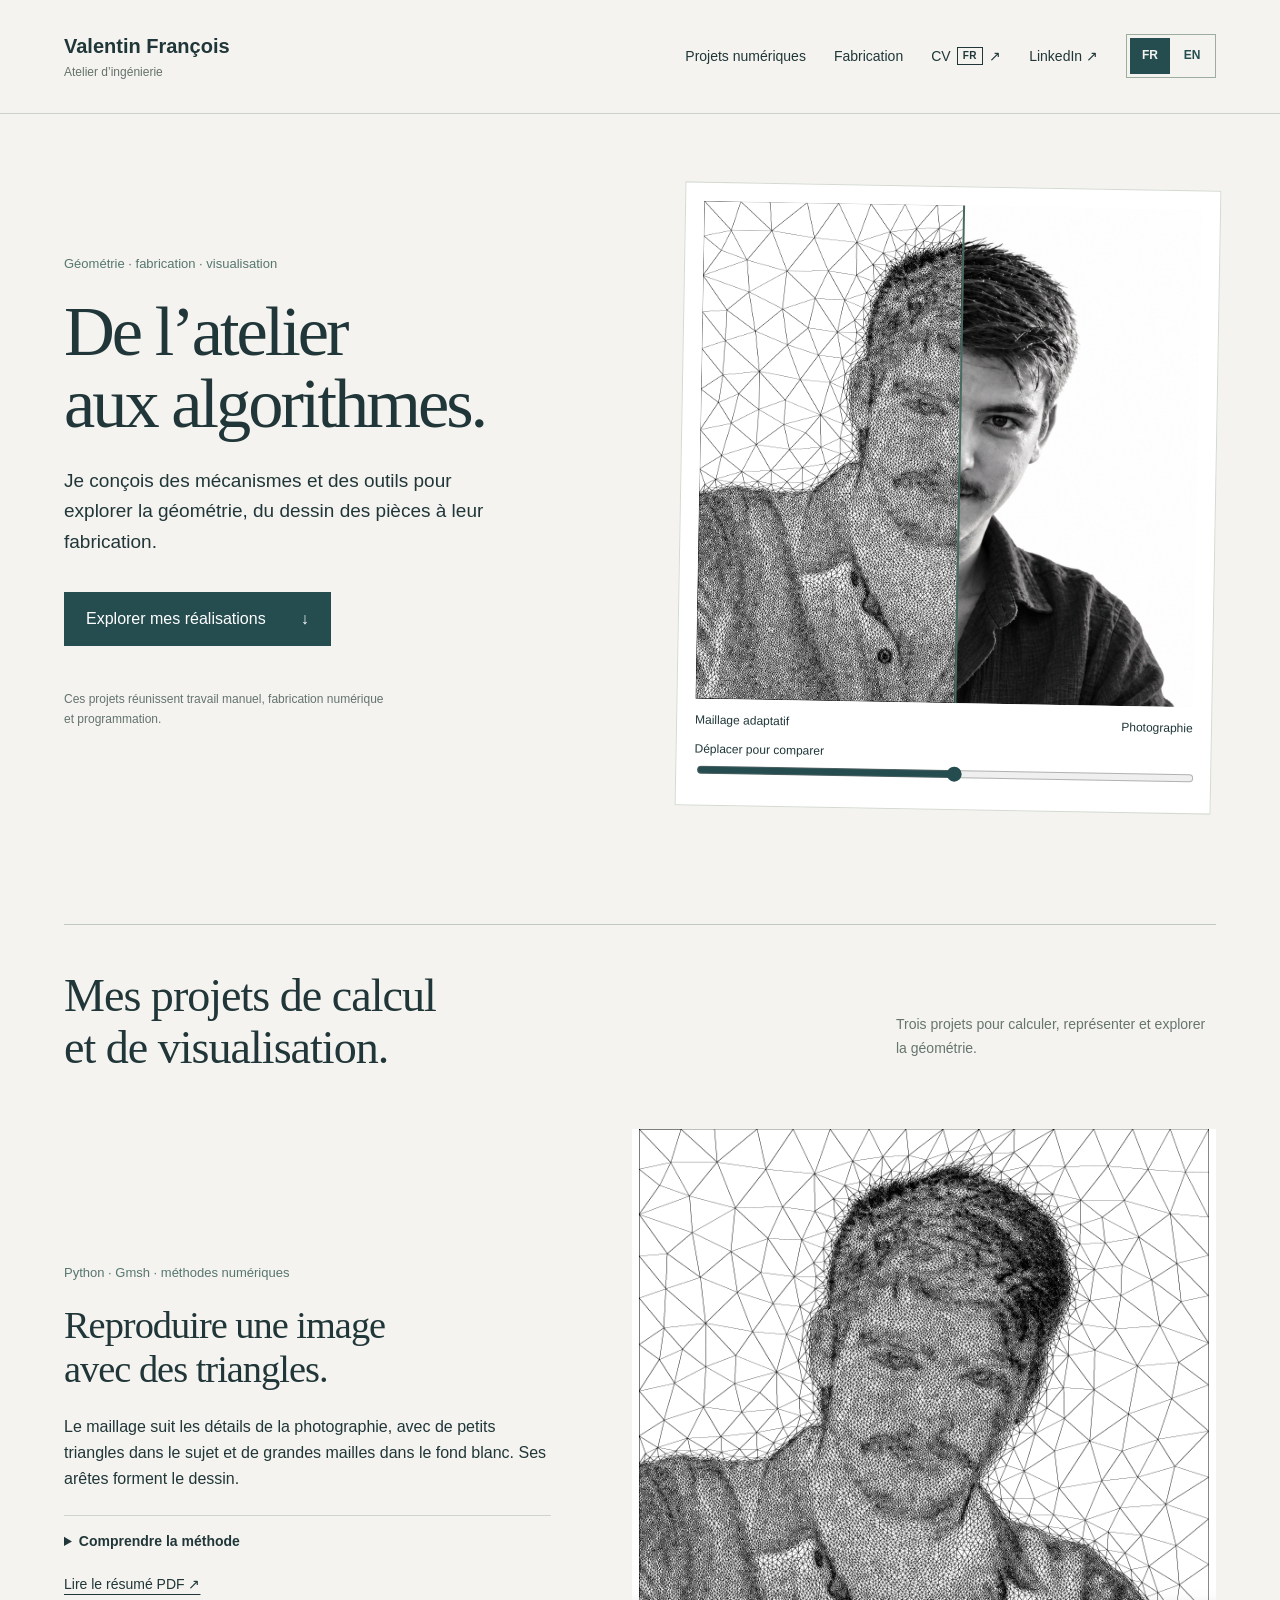
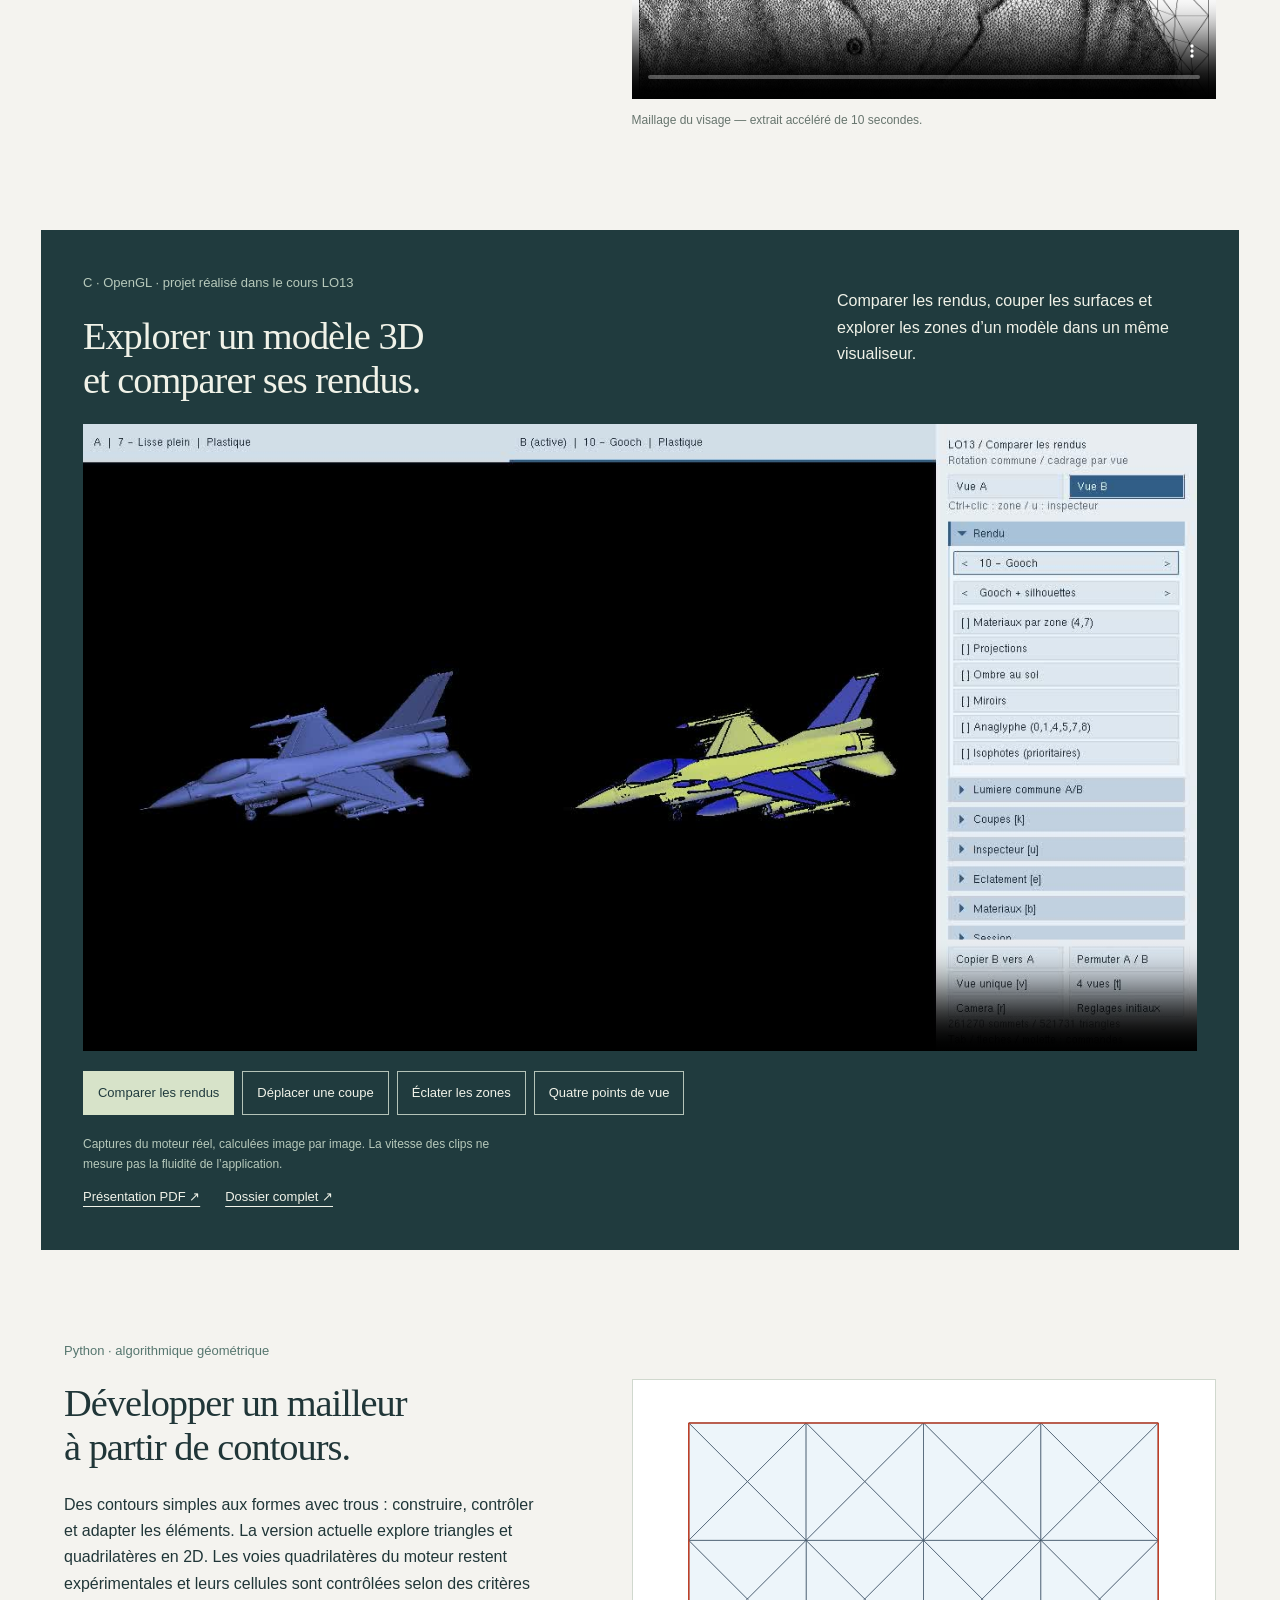
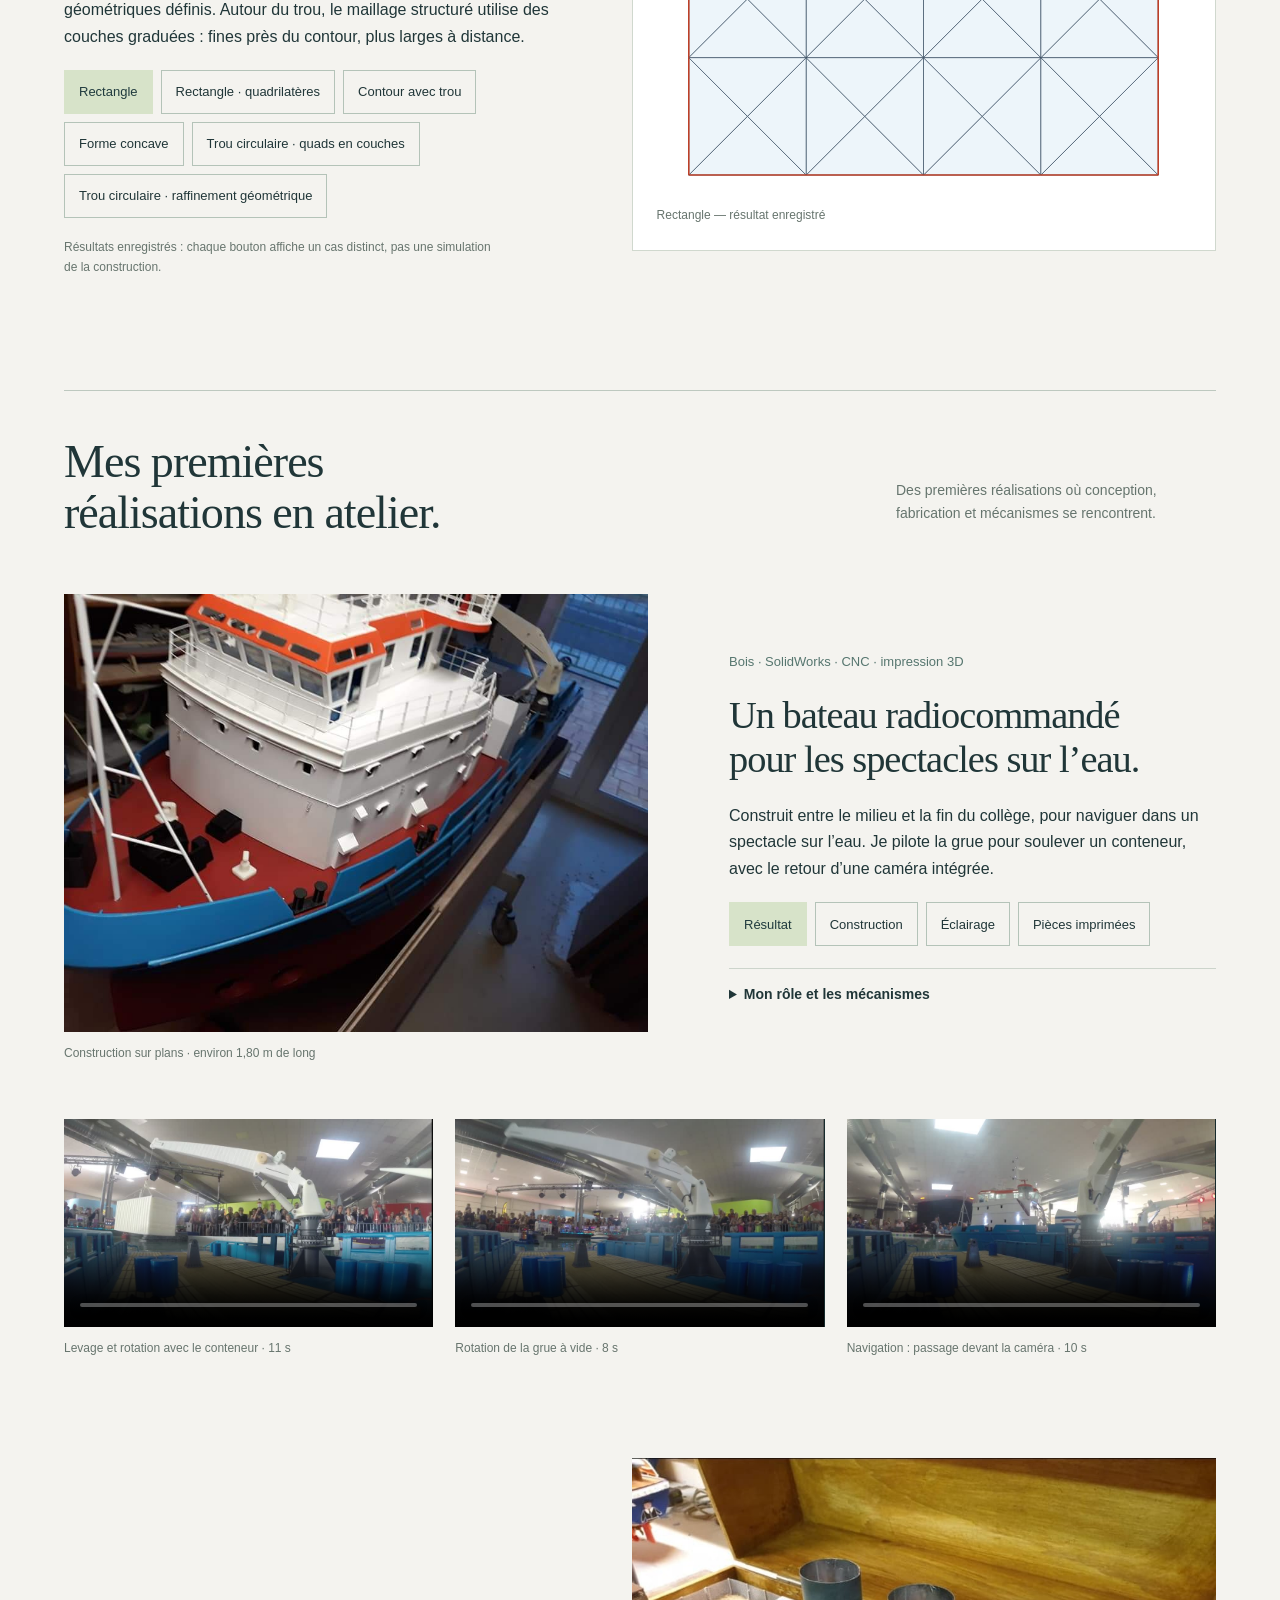
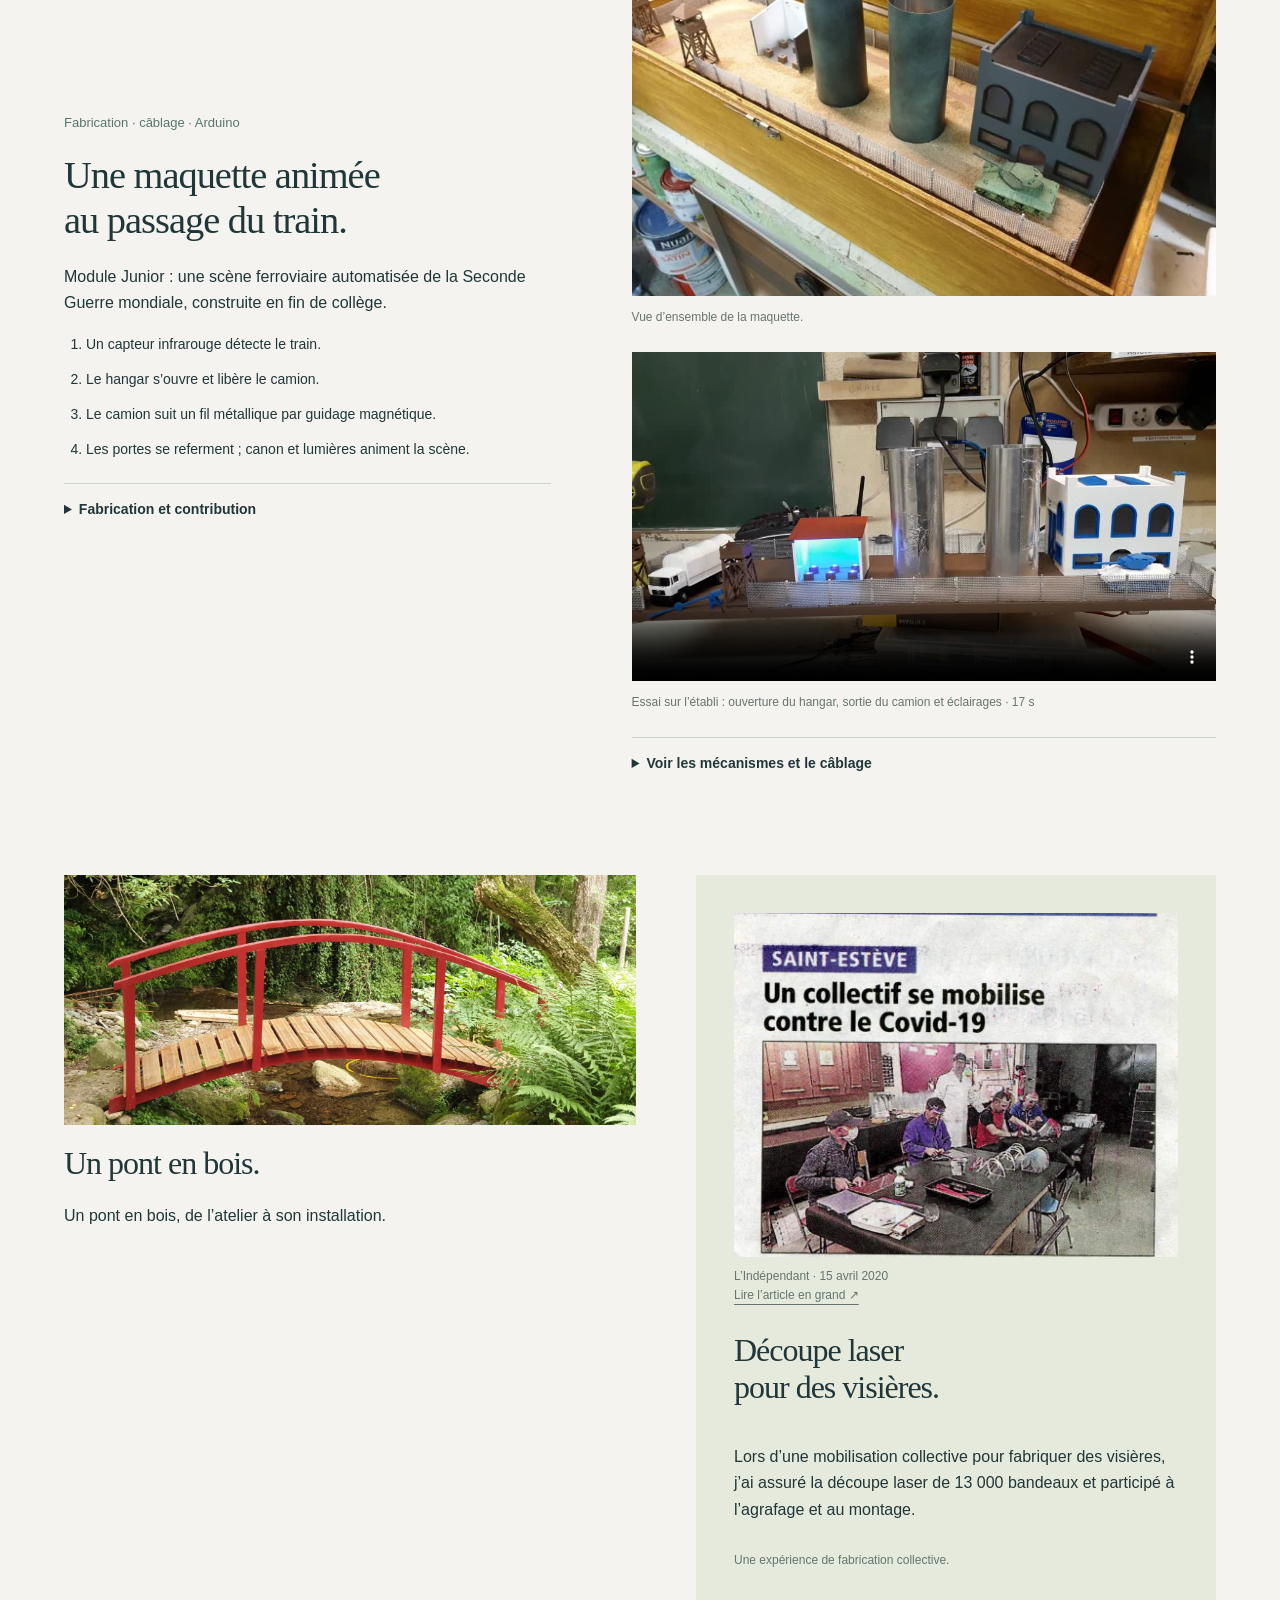
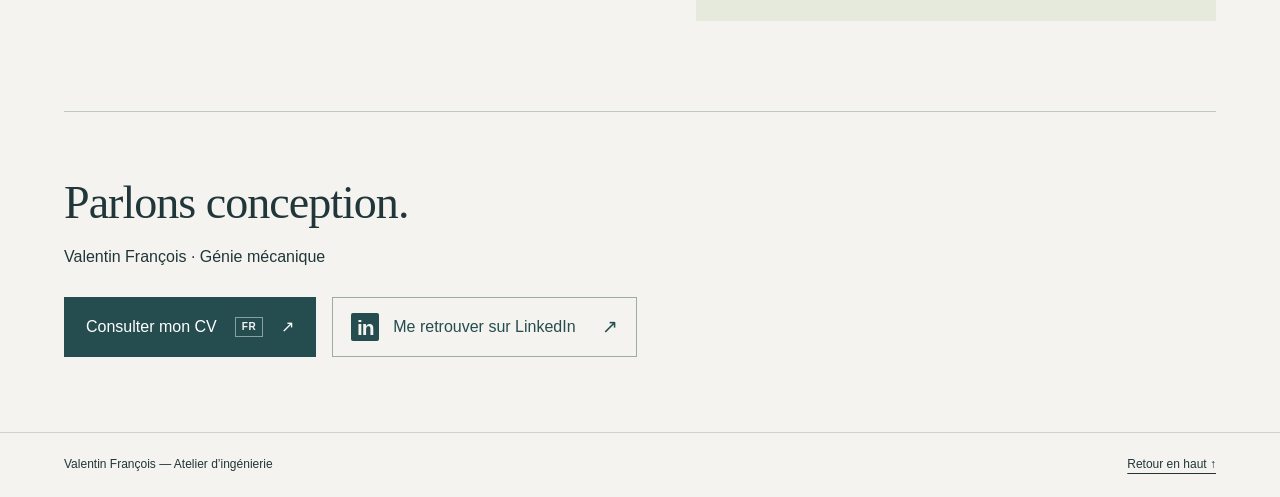
==== index.html @ d1041b7a "Publier le portfolio bilingue de Valentin François" ====
<!doctype html>
<html lang="fr"><head><meta charset="utf-8"><meta http-equiv="Content-Security-Policy" content="default-src 'self'; script-src 'self'; style-src 'self' 'unsafe-inline'; img-src 'self' data:; media-src 'self'; connect-src 'none'; object-src 'none'; base-uri 'none'; form-action 'none'"><meta name="referrer" content="no-referrer"><meta name="viewport" content="width=device-width,initial-scale=1"><meta name="description" content="Portfolio de Valentin François : fabrication, géométrie et visualisation. De l'atelier aux algorithmes."><title>Valentin François — Atelier d’ingénierie</title><link rel="stylesheet" href="styles.css?v=20261005-cv-corrige"><script src="app.js?v=20261005-cv-corrige" defer></script><script src="i18n.js?v=20261005-cv-corrige" defer></script></head><body>
<a class="skip" href="#contenu">Aller au contenu</a><header><a class="identity" href="#">Valentin François<span>Atelier d’ingénierie</span></a><nav aria-label="Navigation principale"><a href="#numerique">Projets numériques</a><a href="#atelier">Fabrication</a><a data-cv-link href="output/pdf/CV-Valentin-Francois-FR-illustre.pdf">CV <span class="cv-language" data-cv-language>FR</span> ↗</a><a href="https://www.linkedin.com/in/valentin-fran%C3%A7ois-31057825a" target="_blank" rel="noopener noreferrer">LinkedIn ↗</a><div class="language-switch" role="group" aria-label="Choisir la langue"><button type="button" data-language="fr" lang="fr" aria-label="Français" aria-pressed="true">FR</button><button type="button" data-language="en" lang="en" aria-label="English" aria-pressed="false">EN</button></div></nav></header>
<main id="contenu"><section class="hero"><div class="hero-copy"><p class="intro">Géométrie · fabrication · visualisation</p><h1>De l’atelier<br>aux algorithmes.</h1><p class="lead">Je conçois des mécanismes et des outils pour explorer la géométrie, du dessin des pièces à leur fabrication.</p><a class="button" href="#numerique">Explorer mes réalisations <span>↓</span></a><p class="aside">Ces projets réunissent travail manuel, fabrication numérique et programmation.</p></div><div class="hero-visual"><div class="compare" id="compare"><img src="assets/Profil-original.png" alt="Portrait original utilisé pour le maillage"><img class="overlay" src="assets/maillage-noir-valide.png" alt="Même portrait reproduit uniquement par des arêtes de triangles"><div class="divider"></div></div><div class="compare-labels"><span>Maillage adaptatif</span><span>Photographie</span></div><label class="range-label" for="reveal">Déplacer pour comparer</label><input id="reveal" type="range" min="0" max="100" value="52" aria-label="Part du portrait maillé visible"></div></section>
<section id="numerique" class="projects"><div class="section-heading"><h2>Mes projets de calcul<br>et de visualisation.</h2><p>Trois projets pour calculer, représenter et explorer la géométrie.</p></div>
<article class="image-project"><div><p class="category">Python · Gmsh · méthodes numériques</p><h3>Reproduire une image<br>avec des triangles.</h3><p>Le maillage suit les détails de la photographie, avec de petits triangles dans le sujet et de grandes mailles dans le fond blanc. Ses arêtes forment le dessin.</p><details><summary>Comprendre la méthode</summary><p>Les variations des niveaux de gris guident la taille et l’orientation des triangles. Le laboratoire compare plusieurs métriques, reconstruit l’image et mesure les erreurs. La qualité du dessin se juge aussi visuellement.</p><a href="assets/Fonctionnement-detaille-maillage-image.html">Fonctionnement détaillé ↗</a></details><a class="text-link" href="assets/Pitch-projet-maillage-image.pdf">Lire le résumé PDF ↗</a></div><figure><video controls playsinline preload="none" poster="assets/maillage-noir-valide.png" src="assets/profil-derniere-passe-10s.mp4"></video><figcaption>Maillage du visage — extrait accéléré de 10 secondes.</figcaption></figure></article>
<article class="lo13"><div class="lo13-heading"><div><p class="category">C · OpenGL · projet réalisé dans le cours LO13</p><h3>Explorer un modèle 3D<br>et comparer ses rendus.</h3></div><p>Comparer les rendus, couper les surfaces et explorer les zones d’un modèle dans un même visualiseur.</p></div><video id="lo-video" controls playsinline preload="metadata" poster="assets/04_comparaison_gooch-poster.jpg" src="assets/04_comparaison_gooch.mp4"></video><div class="choices" aria-label="Choisir une démonstration du visualiseur 3D"><button aria-pressed="true" data-video="04_comparaison_gooch.mp4" data-poster="04_comparaison_gooch-poster.jpg">Comparer les rendus</button><button aria-pressed="false" data-video="05_coupe_mobile.mp4" data-poster="05_coupe_mobile-poster.jpg">Déplacer une coupe</button><button aria-pressed="false" data-video="10_eclatement_global.mp4" data-poster="10_eclatement_global-poster.jpg">Éclater les zones</button><button aria-pressed="false" data-video="15_quatre_vues_rotation.mp4" data-poster="15_quatre_vues_rotation-poster.jpg">Quatre points de vue</button></div><p class="caption">Captures du moteur réel, calculées image par image. La vitesse des clips ne mesure pas la fluidité de l’application.</p><div class="doc-links"><a href="assets/Visualisation-3D-Presentation.pdf">Présentation PDF ↗</a><a href="assets/Visualisation-3D-Dossier-complet.pdf">Dossier complet ↗</a></div></article>
<article class="mesh-project"><div><p class="category">Python · algorithmique géométrique</p><h3>Développer un mailleur<br>à partir de contours.</h3><p>Des contours simples aux formes avec trous : construire, contrôler et adapter les éléments. La version actuelle explore triangles et quadrilatères en 2D. Les voies quadrilatères du moteur restent expérimentales et leurs cellules sont contrôlées selon des critères géométriques définis. Autour du trou, le maillage structuré utilise des couches graduées : fines près du contour, plus larges à distance.</p><div class="choices vertical" aria-label="Choisir un résultat du Mailleur"><button aria-pressed="true" data-mesh="rectangle">Rectangle</button><button aria-pressed="false" data-mesh="quadSimple">Rectangle · quadrilatères</button><button aria-pressed="false" data-mesh="trou">Contour avec trou</button><button aria-pressed="false" data-mesh="u">Forme concave</button><button aria-pressed="false" data-mesh="quad">Trou circulaire · quads en couches</button><button aria-pressed="false" data-mesh="geometrique">Trou circulaire · raffinement géométrique</button></div><p class="caption">Résultats enregistrés : chaque bouton affiche un cas distinct, pas une simulation de la construction.</p></div><figure class="mesh-sheet"><img id="mesh-image" src="assets/mailleur-rectangle.svg" alt="Résultat enregistré du maillage d’un rectangle"><figcaption id="mesh-caption" aria-live="polite">Rectangle — maillage enregistré</figcaption></figure></article></section>
<section id="atelier" class="workshop"><div class="section-heading"><h2>Mes premières<br>réalisations en atelier.</h2><p>Des premières réalisations où conception, fabrication et mécanismes se rencontrent.</p></div><article class="boat"><figure><img id="boat-image" loading="lazy" src="assets/130-FB_IMG_1637682945299.jpg" alt="Maquette de bateau en bois, cabine et pont détaillés"><figcaption>Construction sur plans · environ 1,80 m de long</figcaption></figure><div><p class="category">Bois · SolidWorks · CNC · impression 3D</p><h3>Un bateau radiocommandé<br>pour les spectacles sur l’eau.</h3><p>Construit entre le milieu et la fin du collège, pour naviguer dans un spectacle sur l’eau. Je pilote la grue pour soulever un conteneur, avec le retour d’une caméra intégrée.</p><div class="choices" aria-label="Explorer le bateau"><button data-boat="130-FB_IMG_1637682945299.jpg" aria-pressed="true">Résultat</button><button data-boat="135-FB_IMG_1637682981006.jpg" aria-pressed="false">Construction</button><button data-boat="138-FB_IMG_1637683509797.jpg" aria-pressed="false">Éclairage</button><button data-boat="142-FB_IMG_1637687394348.jpg" aria-pressed="false">Pièces imprimées</button></div><details><summary>Mon rôle et les mécanismes</summary><p>J’ai construit mon propre bateau à partir de plans, avec l’aide de mon père. Cabine usinée à la CNC, accastillage imprimé en 3D, grue dessinée en CAO.</p><p>Rotation de la grue, levage par vérin électrique, crochet sur treuil et caméra intégrée. Télécommande commune pour la navigation, la grue et deux lances à eau ; propulseur d’étrave et deux hélices arrière.</p></details></div></article>
<div class="boat-clips" aria-label="Vidéos du bateau et de sa grue"><figure><video controls playsinline preload="none" poster="assets/bateau-grue-levage-rotation.jpg" src="assets/bateau-grue-levage-rotation.mp4"></video><figcaption>Levage et rotation avec le conteneur · 11 s</figcaption></figure><figure><video controls playsinline preload="none" poster="assets/bateau-grue-rotation.jpg" src="assets/bateau-grue-rotation.mp4"></video><figcaption>Rotation de la grue à vide · 8 s</figcaption></figure><figure><video controls playsinline preload="none" poster="assets/bateau-navigation-10s.jpg" src="assets/bateau-navigation-10s.mp4"></video><figcaption>Navigation : passage devant la caméra · 10 s</figcaption></figure></div>
<article class="junior"><div><p class="category">Fabrication · câblage · Arduino</p><h3>Une maquette animée<br>au passage du train.</h3><p>Module Junior : une scène ferroviaire automatisée de la Seconde Guerre mondiale, construite en fin de collège.</p><ol class="sequence"><li>Un capteur infrarouge détecte le train.</li><li>Le hangar s’ouvre et libère le camion.</li><li>Le camion suit un fil métallique par guidage magnétique.</li><li>Les portes se referment ; canon et lumières animent la scène.</li></ol><details><summary>Fabrication et contribution</summary><p>J’ai réalisé la maquette, les infrastructures en CNC et impression 3D, le câblage et l’intégration de l’automatisation Arduino.</p></details></div><div class="junior-media"><figure><div class="junior-overview"><img loading="lazy" src="assets/module-junior-photo-source.jpg" alt="Vue d’ensemble du Module Junior dans sa caisse en bois, avec le hangar, les silos et le tank"></div><figcaption>Vue d’ensemble de la maquette.</figcaption></figure><figure><video controls playsinline preload="none" poster="assets/module-junior-video-poster.jpg" src="assets/module-junior-demonstration.mp4"></video><figcaption>Essai sur l’établi : ouverture du hangar, sortie du camion et éclairages · 17 s</figcaption></figure><details class="junior-build"><summary>Voir les mécanismes et le câblage</summary><img loading="lazy" src="assets/060-20190512_110002.jpg" alt="Mécanismes et câblage sous le Module Junior"></details></div></article>
<div class="extras"><article><img loading="lazy" src="assets/007-IMG-20210619-WA0004.jpg" alt="Pont en bois peint en rouge installé au-dessus d’un cours d’eau"><h3>Un pont en bois.</h3><p>Un pont en bois, de l’atelier à son installation.</p></article><article class="visors"><figure class="press-clipping"><a href="assets/visieres-article-independant-2020.jpg" target="_blank" rel="noopener"><span class="press-preview"><img loading="lazy" src="assets/visieres-article-independant-2020.jpg" alt="Titre et photo de l’article de L’Indépendant : Un collectif se mobilise contre le Covid-19"></span></a><figcaption>L’Indépendant · 15 avril 2020<br><a href="assets/visieres-article-independant-2020.jpg" target="_blank" rel="noopener">Lire l’article en grand ↗</a></figcaption></figure><h3>Découpe laser<br>pour des visières.</h3><p>Lors d’une mobilisation collective pour fabriquer des visières, j’ai assuré la découpe laser de 13 000 bandeaux et participé à l’agrafage et au montage.</p><p class="caption">Une expérience de fabrication collective.</p></article></div></section>
<section class="contact"><h2>Parlons conception.</h2><p>Valentin François · Génie mécanique</p><div class="contact-actions"><a class="button" data-cv-link href="output/pdf/CV-Valentin-Francois-FR-illustre.pdf"><span>Consulter mon CV</span><span class="cv-language" data-cv-language>FR</span><span aria-hidden="true">↗</span></a><a class="linkedin-link" href="https://www.linkedin.com/in/valentin-fran%C3%A7ois-31057825a" target="_blank" rel="noopener noreferrer"><span class="linkedin-icon" aria-hidden="true">in</span><span>Me retrouver sur LinkedIn</span><span class="linkedin-arrow" aria-hidden="true">↗</span></a></div></section></main><footer><span>Valentin François — Atelier d’ingénierie</span><a href="#">Retour en haut ↑</a></footer></body></html>
---- styles.css ----
*{box-sizing:border-box}html{scroll-behavior:smooth;scroll-padding-top:28px}body{margin:0;background:#f4f3ef;color:#203638;font:16px/1.65 "Segoe UI",Arial,sans-serif}a{color:inherit;text-underline-offset:5px}button,input{font:inherit}button{cursor:pointer}img,video{display:block;width:100%}header,main,footer{max-width:1380px;margin:auto}header{padding:30px 5%;display:flex;justify-content:space-between;align-items:center;border-bottom:1px solid #cad0ca}.identity{font-weight:650;text-decoration:none;font-size:20px}.identity span{display:block;font-size:12px;font-weight:400;color:#65726c}nav{display:flex;gap:28px;font-size:14px}nav a{text-decoration:none}main{padding:0 5%}.hero{display:grid;grid-template-columns:1fr 1fr;align-items:center;gap:7%;padding:72px 0 80px}.intro,.category{font-size:13px;color:#56766f;margin:0 0 20px}.hero h1{font:normal clamp(48px,5.5vw,82px)/1.03 Georgia,serif;letter-spacing:-3px;margin:0 0 26px}.lead{max-width:420px;font-size:19px;line-height:1.6}.button{display:inline-flex;align-items:center;gap:35px;background:#254d50;color:white;padding:14px 22px;text-decoration:none;margin:16px 0}.aside{font-size:12px;color:#64736e;max-width:330px;margin-top:28px}.hero-visual{padding:18px;background:#fff;border:1px solid #d4dad1;transform:rotate(1deg)}.compare{position:relative;aspect-ratio:1;overflow:hidden;--split:52%}.compare img{height:100%;object-fit:contain}.compare .overlay{position:absolute;inset:0;clip-path:inset(0 calc(100% - var(--split)) 0 0)}.divider{position:absolute;left:var(--split);inset-block:0;width:2px;background:#466960}.compare-labels{display:flex;justify-content:space-between;font-size:12px;margin-top:12px}.range-label{font-size:12px;display:block;margin-top:10px}input[type=range]{width:100%;accent-color:#254d50}.section-heading{display:flex;justify-content:space-between;align-items:end;gap:30px;margin:35px 0 55px;padding-top:45px;border-top:1px solid #bdc8bf}h2{font:normal clamp(32px,3.6vw,52px)/1.12 Georgia,serif;letter-spacing:-1px;margin:0}.section-heading p{max-width:320px;font-size:14px;color:#66756e}h3{font:normal clamp(29px,3vw,43px)/1.15 Georgia,serif;letter-spacing:-1px;margin:0 0 22px}p{max-width:65ch}figure{margin:0}figcaption,.caption{font-size:12px;color:#67756e;margin-top:12px}.image-project,.mesh-project,.boat,.junior{display:grid;grid-template-columns:1fr 1.2fr;gap:7%;align-items:center;margin:0 0 100px}.image-project video{max-height:570px;object-fit:contain;background:white}.text-link{display:inline-block;margin-top:20px;font-size:14px}details{border-top:1px solid #ccd4cb;margin-top:22px;padding-top:14px;font-size:14px}summary{cursor:pointer;font-weight:600}.lo13{background:#203b3e;color:#f0f2e8;padding:42px;margin:0 -2% 90px}.lo13-heading{display:flex;gap:50px;justify-content:space-between}.lo13-heading p:not(.category){max-width:360px}.lo13 .category,.lo13 .caption{color:#b7c9bb}.lo13 video{background:#000;aspect-ratio:16/9;object-fit:contain}.choices{display:flex;flex-wrap:wrap;gap:8px;margin:20px 0}.choices button{border:1px solid #b4c3b8;background:transparent;color:inherit;padding:9px 14px;font-size:13px;min-height:44px}.choices button[aria-pressed=true]{background:#d7e3c9;color:#203b3e;border-color:#d7e3c9}.doc-links{display:flex;gap:25px;font-size:13px}.mesh-sheet{background:white;padding:24px;border:1px solid #d0d8ce}.mesh-sheet img{height:390px;object-fit:contain}.boat{grid-template-columns:1.2fr 1fr}.boat img{max-height:590px;object-fit:cover}.junior-photos{display:grid;gap:12px;grid-template-columns:1fr 1fr}.junior-photos img{height:330px;object-fit:cover}.sequence{font-size:14px;padding-left:22px}.sequence li{margin:12px 0}.extras{display:grid;grid-template-columns:1.1fr 1fr;gap:60px;margin-bottom:90px}.extras img{height:250px;object-fit:cover;margin-bottom:20px}.extras h3{font-size:32px}.visors{background:#e6eadd;padding:38px;align-self:stretch;display:flex;flex-direction:column;justify-content:center}.contact{border-top:1px solid #bdc8bf;padding:65px 0 75px}footer{padding:22px 5%;display:flex;justify-content:space-between;font-size:12px;border-top:1px solid #ccd4cb}.skip{position:absolute;top:-80px}.skip:focus{top:0;background:white;padding:12px;z-index:10}:focus-visible{outline:3px solid #ac7136;outline-offset:4px}@media(max-width:800px){header{align-items:start;gap:15px}nav{gap:12px;flex-wrap:wrap;justify-content:end;font-size:12px}.hero{grid-template-columns:1fr;padding-top:40px;gap:30px}.hero h1{letter-spacing:-2px}.hero-visual{transform:none}.section-heading,.lo13-heading{display:block}.image-project,.mesh-project,.boat,.junior,.extras{grid-template-columns:1fr;gap:25px;margin-bottom:60px}.lo13{padding:20px;margin-inline:0}.junior-photos img{height:230px}.mesh-sheet img{height:290px}.section-heading{margin-bottom:30px}.doc-links{flex-wrap:wrap}.boat figure{order:1}.boat>div{order:0}footer{gap:20px}}@media(prefers-reduced-motion:reduce){html{scroll-behavior:auto}}
.boat-clips{display:grid;grid-template-columns:repeat(3,minmax(0,1fr));gap:22px;margin:-45px 0 100px}.boat-clips video{aspect-ratio:16/9;object-fit:contain;background:#172b2d}.visors .press-clipping{margin-bottom:26px}.visors .press-clipping img{height:340px;object-fit:contain;background:#fff;margin:0}.visors .press-clipping figcaption{margin-top:10px}.visors{justify-content:flex-start}@media(max-width:800px){.boat-clips{grid-template-columns:1fr;margin:-20px 0 60px}.visors .press-clipping img{height:380px}}

.junior-media{display:grid;gap:24px}.junior-overview{position:relative;aspect-ratio:921/690;overflow:hidden}.junior-overview img{position:absolute;top:-84.5%;width:100%;height:auto;max-height:none}.junior-media video{aspect-ratio:16/9;object-fit:contain;background:#172b2d}.junior-build{margin-top:0}.junior-build img{margin-top:16px;max-height:380px;object-fit:contain}.visors .press-preview{display:block;position:relative;aspect-ratio:910/705;overflow:hidden;background:white}.visors .press-preview img{position:absolute;top:-24.1%;width:100%;height:auto;max-height:none;object-fit:initial;margin:0}.press-clipping>a{display:block}

.contact-actions{display:flex;align-items:center;flex-wrap:wrap;gap:16px;margin-top:26px}.contact-actions .button{margin:0;min-height:60px}.linkedin-link{display:inline-flex;align-items:center;gap:14px;min-height:60px;padding:12px 18px;border:1px solid #9bad9e;color:#254d50;text-decoration:none;background:transparent;transition:background .15s ease,border-color .15s ease}.linkedin-icon{display:grid;place-items:center;width:28px;height:28px;flex-shrink:0;background:#254d50;color:#f4f3ef;font:bold 21px/1 Arial,sans-serif;letter-spacing:-1px;border-radius:2px;padding-top:2px}.linkedin-arrow{margin-left:12px;font-size:19px}.linkedin-link:hover{background:#e6eadd;border-color:#254d50}@media(max-width:600px){.contact-actions{align-items:stretch;flex-direction:column}.contact-actions>a{justify-content:space-between}.linkedin-link>span:nth-child(2){flex:1}}@media(prefers-reduced-motion:reduce){.linkedin-link{transition:none}}

nav{align-items:center}.language-switch{display:inline-flex;flex-shrink:0;border:1px solid #9bad9e;padding:3px;gap:2px}.language-switch button{border:0;background:transparent;color:#254d50;font-size:12px;font-weight:600;min-width:40px;min-height:36px;padding:6px 8px}.language-switch button[aria-pressed=true]{background:#254d50;color:#f4f3ef}.language-switch button:hover:not([aria-pressed=true]){background:#e6eadd}@media(max-width:800px){.language-switch button{min-height:40px}nav{row-gap:10px}}@media(max-width:450px){header .identity{font-size:17px;min-width:130px}nav{gap:8px}}
.cv-language{display:inline-flex;align-items:center;justify-content:center;border:1px solid currentColor;padding:1px 5px;font:600 10px/1.4 "Segoe UI",Arial,sans-serif;letter-spacing:.06em}nav [data-cv-link]{display:inline-flex;align-items:center;gap:6px}.contact-actions [data-cv-link]{gap:18px}.contact-actions .cv-language{color:#f4f3ef;border-color:#86a2a0;padding:2px 6px}@media(max-width:600px){.contact-actions [data-cv-link]{justify-content:flex-start}.contact-actions [data-cv-link]>span:last-child{margin-left:auto}}
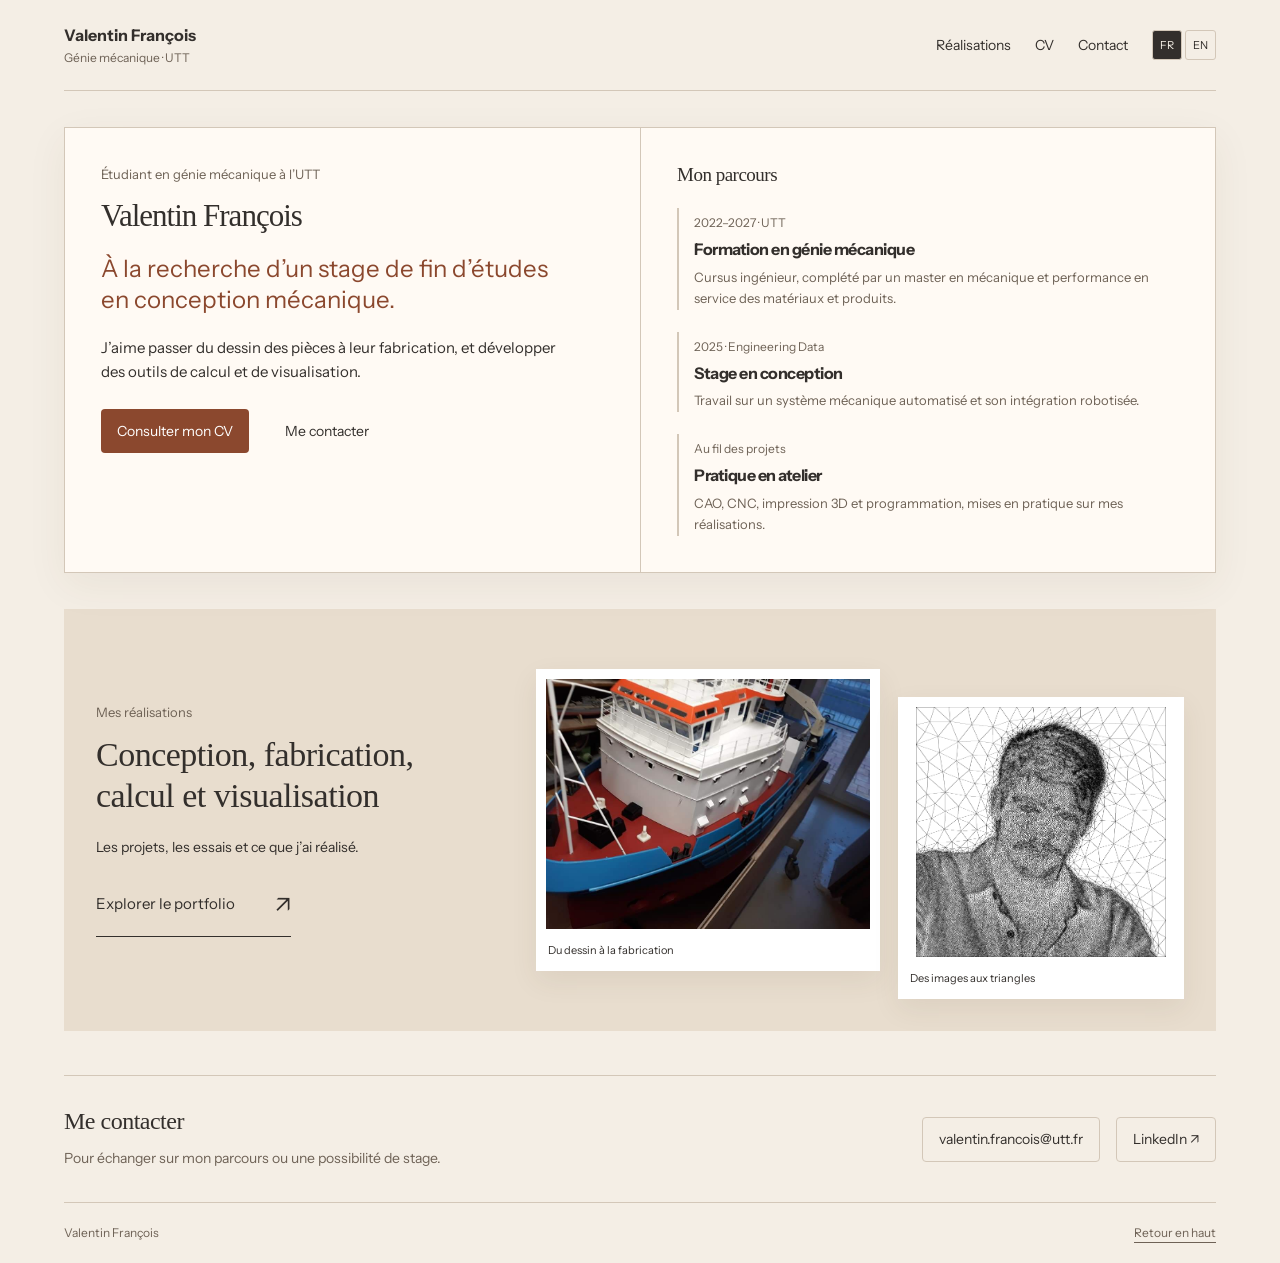
==== commit fec0a4db: "Publier accueil Edition, portfolio responsive et CV bilingues corriges" ====
--- a/index.html
+++ b/index.html
@@ -1,13 +1 @@
-<!doctype html>
-<html lang="fr"><head><meta charset="utf-8"><meta http-equiv="Content-Security-Policy" content="default-src 'self'; script-src 'self'; style-src 'self' 'unsafe-inline'; img-src 'self' data:; media-src 'self'; connect-src 'none'; object-src 'none'; base-uri 'none'; form-action 'none'"><meta name="referrer" content="no-referrer"><meta name="viewport" content="width=device-width,initial-scale=1"><meta name="description" content="Portfolio de Valentin François : fabrication, géométrie et visualisation. De l'atelier aux algorithmes."><title>Valentin François — Atelier d’ingénierie</title><link rel="stylesheet" href="styles.css?v=20261005-cv-corrige"><script src="app.js?v=20261005-cv-corrige" defer></script><script src="i18n.js?v=20261005-cv-corrige" defer></script></head><body>
-<a class="skip" href="#contenu">Aller au contenu</a><header><a class="identity" href="#">Valentin François<span>Atelier d’ingénierie</span></a><nav aria-label="Navigation principale"><a href="#numerique">Projets numériques</a><a href="#atelier">Fabrication</a><a data-cv-link href="output/pdf/CV-Valentin-Francois-FR-illustre.pdf">CV <span class="cv-language" data-cv-language>FR</span> ↗</a><a href="https://www.linkedin.com/in/valentin-fran%C3%A7ois-31057825a" target="_blank" rel="noopener noreferrer">LinkedIn ↗</a><div class="language-switch" role="group" aria-label="Choisir la langue"><button type="button" data-language="fr" lang="fr" aria-label="Français" aria-pressed="true">FR</button><button type="button" data-language="en" lang="en" aria-label="English" aria-pressed="false">EN</button></div></nav></header>
-<main id="contenu"><section class="hero"><div class="hero-copy"><p class="intro">Géométrie · fabrication · visualisation</p><h1>De l’atelier<br>aux algorithmes.</h1><p class="lead">Je conçois des mécanismes et des outils pour explorer la géométrie, du dessin des pièces à leur fabrication.</p><a class="button" href="#numerique">Explorer mes réalisations <span>↓</span></a><p class="aside">Ces projets réunissent travail manuel, fabrication numérique et programmation.</p></div><div class="hero-visual"><div class="compare" id="compare"><img src="assets/Profil-original.png" alt="Portrait original utilisé pour le maillage"><img class="overlay" src="assets/maillage-noir-valide.png" alt="Même portrait reproduit uniquement par des arêtes de triangles"><div class="divider"></div></div><div class="compare-labels"><span>Maillage adaptatif</span><span>Photographie</span></div><label class="range-label" for="reveal">Déplacer pour comparer</label><input id="reveal" type="range" min="0" max="100" value="52" aria-label="Part du portrait maillé visible"></div></section>
-<section id="numerique" class="projects"><div class="section-heading"><h2>Mes projets de calcul<br>et de visualisation.</h2><p>Trois projets pour calculer, représenter et explorer la géométrie.</p></div>
-<article class="image-project"><div><p class="category">Python · Gmsh · méthodes numériques</p><h3>Reproduire une image<br>avec des triangles.</h3><p>Le maillage suit les détails de la photographie, avec de petits triangles dans le sujet et de grandes mailles dans le fond blanc. Ses arêtes forment le dessin.</p><details><summary>Comprendre la méthode</summary><p>Les variations des niveaux de gris guident la taille et l’orientation des triangles. Le laboratoire compare plusieurs métriques, reconstruit l’image et mesure les erreurs. La qualité du dessin se juge aussi visuellement.</p><a href="assets/Fonctionnement-detaille-maillage-image.html">Fonctionnement détaillé ↗</a></details><a class="text-link" href="assets/Pitch-projet-maillage-image.pdf">Lire le résumé PDF ↗</a></div><figure><video controls playsinline preload="none" poster="assets/maillage-noir-valide.png" src="assets/profil-derniere-passe-10s.mp4"></video><figcaption>Maillage du visage — extrait accéléré de 10 secondes.</figcaption></figure></article>
-<article class="lo13"><div class="lo13-heading"><div><p class="category">C · OpenGL · projet réalisé dans le cours LO13</p><h3>Explorer un modèle 3D<br>et comparer ses rendus.</h3></div><p>Comparer les rendus, couper les surfaces et explorer les zones d’un modèle dans un même visualiseur.</p></div><video id="lo-video" controls playsinline preload="metadata" poster="assets/04_comparaison_gooch-poster.jpg" src="assets/04_comparaison_gooch.mp4"></video><div class="choices" aria-label="Choisir une démonstration du visualiseur 3D"><button aria-pressed="true" data-video="04_comparaison_gooch.mp4" data-poster="04_comparaison_gooch-poster.jpg">Comparer les rendus</button><button aria-pressed="false" data-video="05_coupe_mobile.mp4" data-poster="05_coupe_mobile-poster.jpg">Déplacer une coupe</button><button aria-pressed="false" data-video="10_eclatement_global.mp4" data-poster="10_eclatement_global-poster.jpg">Éclater les zones</button><button aria-pressed="false" data-video="15_quatre_vues_rotation.mp4" data-poster="15_quatre_vues_rotation-poster.jpg">Quatre points de vue</button></div><p class="caption">Captures du moteur réel, calculées image par image. La vitesse des clips ne mesure pas la fluidité de l’application.</p><div class="doc-links"><a href="assets/Visualisation-3D-Presentation.pdf">Présentation PDF ↗</a><a href="assets/Visualisation-3D-Dossier-complet.pdf">Dossier complet ↗</a></div></article>
-<article class="mesh-project"><div><p class="category">Python · algorithmique géométrique</p><h3>Développer un mailleur<br>à partir de contours.</h3><p>Des contours simples aux formes avec trous : construire, contrôler et adapter les éléments. La version actuelle explore triangles et quadrilatères en 2D. Les voies quadrilatères du moteur restent expérimentales et leurs cellules sont contrôlées selon des critères géométriques définis. Autour du trou, le maillage structuré utilise des couches graduées : fines près du contour, plus larges à distance.</p><div class="choices vertical" aria-label="Choisir un résultat du Mailleur"><button aria-pressed="true" data-mesh="rectangle">Rectangle</button><button aria-pressed="false" data-mesh="quadSimple">Rectangle · quadrilatères</button><button aria-pressed="false" data-mesh="trou">Contour avec trou</button><button aria-pressed="false" data-mesh="u">Forme concave</button><button aria-pressed="false" data-mesh="quad">Trou circulaire · quads en couches</button><button aria-pressed="false" data-mesh="geometrique">Trou circulaire · raffinement géométrique</button></div><p class="caption">Résultats enregistrés : chaque bouton affiche un cas distinct, pas une simulation de la construction.</p></div><figure class="mesh-sheet"><img id="mesh-image" src="assets/mailleur-rectangle.svg" alt="Résultat enregistré du maillage d’un rectangle"><figcaption id="mesh-caption" aria-live="polite">Rectangle — maillage enregistré</figcaption></figure></article></section>
-<section id="atelier" class="workshop"><div class="section-heading"><h2>Mes premières<br>réalisations en atelier.</h2><p>Des premières réalisations où conception, fabrication et mécanismes se rencontrent.</p></div><article class="boat"><figure><img id="boat-image" loading="lazy" src="assets/130-FB_IMG_1637682945299.jpg" alt="Maquette de bateau en bois, cabine et pont détaillés"><figcaption>Construction sur plans · environ 1,80 m de long</figcaption></figure><div><p class="category">Bois · SolidWorks · CNC · impression 3D</p><h3>Un bateau radiocommandé<br>pour les spectacles sur l’eau.</h3><p>Construit entre le milieu et la fin du collège, pour naviguer dans un spectacle sur l’eau. Je pilote la grue pour soulever un conteneur, avec le retour d’une caméra intégrée.</p><div class="choices" aria-label="Explorer le bateau"><button data-boat="130-FB_IMG_1637682945299.jpg" aria-pressed="true">Résultat</button><button data-boat="135-FB_IMG_1637682981006.jpg" aria-pressed="false">Construction</button><button data-boat="138-FB_IMG_1637683509797.jpg" aria-pressed="false">Éclairage</button><button data-boat="142-FB_IMG_1637687394348.jpg" aria-pressed="false">Pièces imprimées</button></div><details><summary>Mon rôle et les mécanismes</summary><p>J’ai construit mon propre bateau à partir de plans, avec l’aide de mon père. Cabine usinée à la CNC, accastillage imprimé en 3D, grue dessinée en CAO.</p><p>Rotation de la grue, levage par vérin électrique, crochet sur treuil et caméra intégrée. Télécommande commune pour la navigation, la grue et deux lances à eau ; propulseur d’étrave et deux hélices arrière.</p></details></div></article>
-<div class="boat-clips" aria-label="Vidéos du bateau et de sa grue"><figure><video controls playsinline preload="none" poster="assets/bateau-grue-levage-rotation.jpg" src="assets/bateau-grue-levage-rotation.mp4"></video><figcaption>Levage et rotation avec le conteneur · 11 s</figcaption></figure><figure><video controls playsinline preload="none" poster="assets/bateau-grue-rotation.jpg" src="assets/bateau-grue-rotation.mp4"></video><figcaption>Rotation de la grue à vide · 8 s</figcaption></figure><figure><video controls playsinline preload="none" poster="assets/bateau-navigation-10s.jpg" src="assets/bateau-navigation-10s.mp4"></video><figcaption>Navigation : passage devant la caméra · 10 s</figcaption></figure></div>
-<article class="junior"><div><p class="category">Fabrication · câblage · Arduino</p><h3>Une maquette animée<br>au passage du train.</h3><p>Module Junior : une scène ferroviaire automatisée de la Seconde Guerre mondiale, construite en fin de collège.</p><ol class="sequence"><li>Un capteur infrarouge détecte le train.</li><li>Le hangar s’ouvre et libère le camion.</li><li>Le camion suit un fil métallique par guidage magnétique.</li><li>Les portes se referment ; canon et lumières animent la scène.</li></ol><details><summary>Fabrication et contribution</summary><p>J’ai réalisé la maquette, les infrastructures en CNC et impression 3D, le câblage et l’intégration de l’automatisation Arduino.</p></details></div><div class="junior-media"><figure><div class="junior-overview"><img loading="lazy" src="assets/module-junior-photo-source.jpg" alt="Vue d’ensemble du Module Junior dans sa caisse en bois, avec le hangar, les silos et le tank"></div><figcaption>Vue d’ensemble de la maquette.</figcaption></figure><figure><video controls playsinline preload="none" poster="assets/module-junior-video-poster.jpg" src="assets/module-junior-demonstration.mp4"></video><figcaption>Essai sur l’établi : ouverture du hangar, sortie du camion et éclairages · 17 s</figcaption></figure><details class="junior-build"><summary>Voir les mécanismes et le câblage</summary><img loading="lazy" src="assets/060-20190512_110002.jpg" alt="Mécanismes et câblage sous le Module Junior"></details></div></article>
-<div class="extras"><article><img loading="lazy" src="assets/007-IMG-20210619-WA0004.jpg" alt="Pont en bois peint en rouge installé au-dessus d’un cours d’eau"><h3>Un pont en bois.</h3><p>Un pont en bois, de l’atelier à son installation.</p></article><article class="visors"><figure class="press-clipping"><a href="assets/visieres-article-independant-2020.jpg" target="_blank" rel="noopener"><span class="press-preview"><img loading="lazy" src="assets/visieres-article-independant-2020.jpg" alt="Titre et photo de l’article de L’Indépendant : Un collectif se mobilise contre le Covid-19"></span></a><figcaption>L’Indépendant · 15 avril 2020<br><a href="assets/visieres-article-independant-2020.jpg" target="_blank" rel="noopener">Lire l’article en grand ↗</a></figcaption></figure><h3>Découpe laser<br>pour des visières.</h3><p>Lors d’une mobilisation collective pour fabriquer des visières, j’ai assuré la découpe laser de 13 000 bandeaux et participé à l’agrafage et au montage.</p><p class="caption">Une expérience de fabrication collective.</p></article></div></section>
-<section class="contact"><h2>Parlons conception.</h2><p>Valentin François · Génie mécanique</p><div class="contact-actions"><a class="button" data-cv-link href="output/pdf/CV-Valentin-Francois-FR-illustre.pdf"><span>Consulter mon CV</span><span class="cv-language" data-cv-language>FR</span><span aria-hidden="true">↗</span></a><a class="linkedin-link" href="https://www.linkedin.com/in/valentin-fran%C3%A7ois-31057825a" target="_blank" rel="noopener noreferrer"><span class="linkedin-icon" aria-hidden="true">in</span><span>Me retrouver sur LinkedIn</span><span class="linkedin-arrow" aria-hidden="true">↗</span></a></div></section></main><footer><span>Valentin François — Atelier d’ingénierie</span><a href="#">Retour en haut ↑</a></footer></body></html>+<!doctype html><html lang="fr"><head><meta charset="utf-8"><meta name="viewport" content="width=device-width,initial-scale=1"><meta name="referrer" content="no-referrer"><meta http-equiv="Content-Security-Policy" content="default-src 'self'; script-src 'self'; style-src 'self'; img-src 'self' data:; media-src 'self'; font-src 'self'; connect-src 'none'; object-src 'none'; base-uri 'none'; form-action 'none'"><title>Valentin François — Présentation</title><link rel="stylesheet" href="shared/common.css"><link rel="stylesheet" href="shared/round-three.css"><link rel="stylesheet" href="theme.css"><link rel="stylesheet" href="shared/album-variations.css"><script src="shared/round-three.js" defer></script><meta name="description" content="Une sélection de mes projets en conception, fabrication, calcul et visualisation. Ce portfolio retrace mon parcours, de mes premières réalisations en atelier à mes travaux actuels."><meta property="og:title" content="Valentin François — Présentation"><meta property="og:description" content="Une sélection de mes projets en conception, fabrication, calcul et visualisation. Ce portfolio retrace mon parcours, de mes premières réalisations en atelier à mes travaux actuels."><meta property="og:type" content="website"><meta property="og:url" content="https://valentin-francois.github.io/"><meta property="og:image" content="https://valentin-francois.github.io/assets/portfolio-preview.png"><meta property="og:image:width" content="1200"><meta property="og:image:height" content="627"><link rel="canonical" href="https://valentin-francois.github.io/"><link rel="stylesheet" href="shared/publication.css"><script src="i18n.js" defer></script></head><body class="round-three album album-edition home"><a class="skip" href="#contenu">Aller au contenu</a><header class="site-header"><a class="brand" href="index.html">Valentin François<span>Génie mécanique · UTT</span></a><nav aria-label="Navigation principale"><a href="portfolio.html">Réalisations</a><a data-cv-link href="output/pdf/CV-Valentin-Francois-FR-illustre.pdf">CV</a><a href="#contact">Contact</a><div class="language-switch" role="group" aria-label="Langue"><button type="button" data-language="fr" aria-pressed="true">FR</button><button type="button" data-language="en" aria-pressed="false">EN</button></div></nav></header><main id="contenu"><div class="edition-spread"><section class="edition-profile"><div class="profile-copy"><p class="eyebrow">Étudiant en génie mécanique à l’UTT</p><h1>Valentin François</h1><p class="stage">À la recherche d’un stage de fin d’études en conception mécanique.</p><p class="bio">J’aime passer du dessin des pièces à leur fabrication, et développer des outils de calcul et de visualisation.</p><div class="profile-actions"><a class="primary-link" href="output/pdf/CV-Valentin-Francois-FR-illustre.pdf">Consulter mon CV</a><a href="#contact">Me contacter</a></div></div></section><section class="journey" aria-labelledby="journey-title"><h2 id="journey-title">Mon parcours</h2><div class="journey-items"><article><span>2022–2027 · UTT</span><h3>Formation en génie mécanique</h3><p>Cursus ingénieur, complété par un master en mécanique et performance en service des matériaux et produits.</p></article><article><span>2025 · Engineering Data</span><h3>Stage en conception</h3><p>Travail sur un système mécanique automatisé et son intégration robotisée.</p></article><article><span>Au fil des projets</span><h3>Pratique en atelier</h3><p>CAO, CNC, impression 3D et programmation, mises en pratique sur mes réalisations.</p></article></div></section></div><a class="edition-door" href="portfolio.html"><div class="edition-title"><p class="eyebrow">Mes réalisations</p><h2>Conception, fabrication, <br>calcul et visualisation</h2><p>Les projets, les essais et ce que j’ai réalisé.</p><span class="open-label">Explorer le portfolio <span aria-hidden="true">↗</span></span></div><div class="edition-photos"><figure><img src="assets/130-FB_IMG_1637682945299.jpg" alt="Bateau radiocommandé construit en bois"><figcaption>Du dessin à la fabrication</figcaption></figure><figure><img src="assets/maillage-noir-valide.png" alt="Portrait reproduit avec les arêtes d’un maillage adaptatif"><figcaption>Des images aux triangles</figcaption></figure></div></a><section id="contact" class="contact-area"><div><h2>Me contacter</h2><p>Pour échanger sur mon parcours ou une possibilité de stage.</p></div><div class="contact-actions"><a href="mailto:valentin.francois@utt.fr">valentin.francois@utt.fr</a><a href="https://www.linkedin.com/in/valentin-fran%C3%A7ois-31057825a" target="_blank" rel="noopener noreferrer">LinkedIn ↗</a></div></section></main><footer><span>Valentin François</span><a href="#contenu">Retour en haut</a></footer></body></html>
--- a/shared/common.css
+++ b/shared/common.css
@@ -0,0 +1,7 @@
+@font-face{font-family:Instrument;src:url('fonts/InstrumentSans-Regular.ttf')}@font-face{font-family:Instrument;src:url('fonts/InstrumentSans-Bold.ttf');font-weight:700}
+*{box-sizing:border-box}html{scroll-behavior:smooth}body{margin:0;background:var(--paper,#eff4f6);color:var(--ink,#20333e);font:16px/1.65 Instrument,"Segoe UI",sans-serif}a{color:inherit;text-underline-offset:5px}img{display:block;width:100%}button,input{font:inherit}figure{margin:0}h1,h2,h3{line-height:1.15;letter-spacing:-.5px}p{max-width:70ch}.site-header,main,footer{width:min(1180px,90%);max-width:1180px;margin:auto}.site-header{display:flex;align-items:center;justify-content:space-between;gap:24px;padding:24px 0;border-bottom:1px solid var(--line)}.brand{font-weight:700;font-size:18px;text-decoration:none}.brand span{display:block;font-weight:400;font-size:12px;color:var(--muted)}nav{display:flex;flex-wrap:wrap;gap:24px;font-size:14px}nav a{padding:8px 0;text-decoration:none}.compare-nav{color:var(--muted);font-size:12px}nav a:hover{text-decoration:underline}.intro-grid{display:grid;grid-template-columns:1.05fr 1fr;align-items:center;gap:7%;padding:48px 0}.profile-copy h1{font-size:clamp(34px,3.6vw,49px);margin:0 0 24px;font-weight:700}.eyebrow{font-size:13px;color:var(--muted);margin:0 0 12px}.stage{font-size:clamp(23px,2.4vw,30px);line-height:1.3;color:var(--accent);max-width:28ch;margin:0 0 20px}.bio{max-width:46ch;margin:0}.profile-actions{display:flex;flex-wrap:wrap;align-items:center;gap:20px;margin-top:28px}.profile-actions a{display:inline-flex;align-items:center;min-height:44px;padding:10px 16px;font-size:14px;border-radius:4px;text-decoration:none}.primary-link{background:var(--accent);color:var(--accent-ink)}.journey{padding:28px;background:var(--surface);border:1px solid var(--line);border-radius:6px}.journey h2{font-size:21px;margin:0 0 24px}.journey-items{display:grid;gap:20px}.journey-items article>span{font-size:12px;color:var(--muted)}.journey-items h3{font-size:17px;margin:6px 0 8px}.journey-items p{font-size:14px;color:var(--muted);margin:0;line-height:1.65}.gateway{margin:0 0 48px}.gateway-link{display:block;border-radius:6px;overflow:hidden;background:var(--gateway);color:var(--gateway-ink);text-decoration:none}.gateway-heading{display:flex;align-items:center;justify-content:space-between;gap:24px;padding:28px}.gateway-heading>div{max-width:720px}.gateway-heading h2{font-size:clamp(25px,2.6vw,33px);font-weight:400;margin:0 0 12px}.gateway-heading p{font-size:14px;margin:0;color:inherit}.gateway-heading .eyebrow{font-size:12px;opacity:.85;margin-bottom:8px}.gateway-cta{flex-shrink:0;border:1px solid currentColor;padding:12px 16px;border-radius:4px;font-size:14px}.preview-images{display:grid;grid-template-columns:repeat(3,minmax(0,1fr));gap:12px;padding:0 14px 14px}.preview-images figure{background:white;color:#20333e;overflow:hidden;border-radius:3px}.preview-images img{height:220px;object-fit:cover}.preview-images figure:nth-child(2) img{object-fit:contain}.preview-images figure:nth-child(3) img{object-fit:contain;background:#183742}.preview-images figcaption{font-size:12px;padding:12px}.contact-area{display:flex;align-items:center;justify-content:space-between;gap:24px;border-top:1px solid var(--line);padding:32px 0}.contact-area h2{font-size:24px;margin:0 0 12px}.contact-area p{font-size:14px;color:var(--muted);margin:0}.contact-actions{display:flex;flex-wrap:wrap;gap:16px}.contact-actions a{min-height:44px;padding:10px 16px;border:1px solid var(--line);border-radius:4px;text-decoration:none;font-size:14px;overflow-wrap:anywhere}footer{display:flex;justify-content:space-between;gap:24px;border-top:1px solid var(--line);padding:20px 0;font-size:12px;color:var(--muted)}.skip{position:absolute;top:-100px}.skip:focus{top:8px;left:8px;background:var(--surface);padding:12px;z-index:20}:focus-visible{outline:3px solid #bc8740;outline-offset:4px}.profile-visual{position:relative;background:white;display:block;overflow:hidden;border-radius:6px;color:#20333e;text-decoration:none}.profile-visual img{aspect-ratio:1;object-fit:contain}.profile-visual span{display:block;background:var(--surface);color:var(--ink);padding:16px;font-size:14px}
+.portfolio main{padding:0}.portfolio .site-header{max-width:1180px}.portfolio .hero h1{font-family:Instrument;font-size:clamp(38px,4.5vw,64px);letter-spacing:-2px}.portfolio h2,.portfolio h3{font-family:Instrument}.portfolio .hero-visual{transform:none}.portfolio .button{background:var(--accent);color:var(--accent-ink)}.portfolio .section-heading{border-color:var(--line)}.portfolio .section-heading p,.portfolio .caption,.portfolio figcaption,.portfolio .intro,.portfolio .category,.portfolio .aside{color:var(--muted)}.portfolio .lo13{background:var(--lo-bg);color:var(--lo-ink);border-radius:5px}.portfolio .lo13 .category,.portfolio .lo13 .caption{color:var(--lo-muted)}.portfolio .visors{background:var(--surface)}.portfolio .mesh-sheet{background:white;color:#20333e}.portfolio .extras img{border-radius:3px}.portfolio .choices button{border-color:var(--line)}.portfolio details{border-color:var(--line)}.portfolio .lo13 .choices button{border-color:#9aaeb6}.portfolio .choices button[aria-pressed=true]{background:var(--accent);color:var(--accent-ink);border-color:var(--accent)}.portfolio .contact-area{padding:40px 0}
+@keyframes arrive{from{opacity:0;transform:translateY(12px)}to{opacity:1;transform:none}}@media(prefers-reduced-motion:no-preference){.intro-grid{animation:arrive .65s ease both}.preview-images img{transition:transform .4s ease}.gateway-link:hover img{transform:scale(1.025)}.primary-link,.gateway-cta{transition:filter .2s}.primary-link:hover{filter:brightness(.9)}}@media(prefers-reduced-motion:reduce){html{scroll-behavior:auto}}
+@media(max-width:850px){.site-header{align-items:flex-start}nav{gap:12px}.intro-grid{gap:5%;padding:36px 0}.gateway-heading{padding:24px;display:block}.gateway-cta{display:inline-block;margin-top:20px}.preview-images img{height:180px}.contact-area{display:block}.contact-actions{margin-top:20px}.portfolio .hero{grid-template-columns:1fr;gap:28px}.portfolio .hero-visual{max-width:600px}.portfolio .image-project,.portfolio .boat,.portfolio .mesh-project,.portfolio .junior,.portfolio .extras{grid-template-columns:1fr;gap:28px}.portfolio .boat-clips{grid-template-columns:1fr}}
+@media(max-width:650px){.site-header{gap:16px}.brand{font-size:16px;min-width:135px}nav{justify-content:flex-end;font-size:12px;max-width:210px}.compare-nav{flex-basis:100%;text-align:right}.intro-grid{grid-template-columns:1fr;gap:28px;padding:30px 0}.journey{padding:24px}.profile-copy h1{font-size:37px}.preview-images{grid-template-columns:1fr 1fr;gap:8px;padding:0 12px 12px}.preview-images figure:last-child{grid-column:1/-1}.preview-images img{height:185px}.preview-images figure:last-child img{height:210px}.gateway-heading h2{font-size:26px}.contact-actions{display:grid;grid-template-columns:1fr}.contact-actions a{width:max-content;max-width:100%}footer{flex-wrap:wrap}.portfolio .lo13{margin-inline:0;padding:24px}.portfolio .hero h1{font-size:44px}}
+.hub{--paper:#eff4f6;--ink:#20333e;--muted:#536a76;--line:#c5d5df}.hub main{padding:64px 0}.hub h1{font-size:clamp(32px,4vw,50px);margin:0 0 20px}.hub-intro{font-size:18px;margin-bottom:40px}.option-grid{display:grid;grid-template-columns:repeat(3,minmax(0,1fr));gap:24px}.option-card{background:white;border:1px solid var(--line);border-radius:6px;overflow:hidden;padding-bottom:24px}.option-card img{height:220px;object-fit:contain;background:#e4ecef}.option-card:nth-child(2) img{object-fit:cover}.option-card h2,.option-card p,.option-card>div{margin-left:24px;margin-right:24px}.option-card h2{font-size:25px}.option-card p{font-size:14px;min-height:80px}.option-card>div{display:flex;flex-wrap:wrap;gap:16px;font-size:14px}.hub-note{font-size:13px;color:var(--muted);margin-top:32px}@media(max-width:800px){.option-grid{grid-template-columns:1fr}.option-card p{min-height:0}.option-card img{height:260px}}
--- a/shared/round-three.css
+++ b/shared/round-three.css
@@ -0,0 +1,5 @@
+.round-three .site-header{padding:22px 0}.round-three .brand{font-size:16px}.round-three .profile-copy h1{font-size:32px;letter-spacing:-1px;margin:0 0 20px}.round-three .stage{font-size:25px;max-width:29ch}.round-three .bio{font-size:15px;max-width:46ch}.round-three .profile-actions{margin-top:24px}.round-three .journey h2{font-size:19px;margin:0 0 22px}.round-three .journey-items{gap:16px}.round-three .journey-items h3{font-size:16px}.round-three .journey-items p{font-size:13px}.open-label{display:inline-flex;align-items:center;justify-content:space-between;gap:40px;min-height:48px;padding:12px 0;border-bottom:1px solid currentColor;font-size:15px}.open-label>span{font-size:24px}.round-three .contact-area{margin-top:44px;padding:32px 0}.round-three.portfolio .hero{padding:44px 0}.round-three.portfolio .hero h1{font-size:clamp(40px,4.2vw,60px)}.reading-nav{display:flex;gap:28px;margin:0 0 36px;font-size:13px;border-block:1px solid var(--line);padding:16px 0}.round-three.portfolio section[id]{scroll-margin-top:70px}.round-three.portfolio .hero-visual img{image-rendering:auto}.round-three.portfolio .image-project,.round-three.portfolio .mesh-project,.round-three.portfolio .boat,.round-three.portfolio .junior{min-width:0}.round-three.portfolio .choices{flex-wrap:wrap}.round-three.portfolio .contact-area{margin-top:48px}.round-three .journey-items article{position:relative;padding-left:15px;border-left:2px solid var(--line)}
+@media(prefers-reduced-motion:no-preference){.round-three.home .profile-panel{animation:profile-entry .65s both}.round-three.home .journey{animation:profile-entry .65s .12s both}.round-three.home .journey-items article{animation:profile-entry .65s .2s both}.round-three.home .journey-items article:nth-child(2){animation-delay:.3s}.round-three.home .journey-items article:nth-child(3){animation-delay:.4s}.round-three .open-label>span{transition:transform .25s}.round-three a:hover .open-label>span{transform:translate(5px,-5px)}.album-images figure{transition:transform .3s}.album-door:hover .album-images figure{transform:rotate(0) translateY(-4px)}.signal-images figure{animation:frame-entry .85s .18s both}.signal-images figure:nth-child(2){animation-delay:.32s}.dossier-images figure{animation:profile-entry .85s .3s both}.round-three .contact-actions a{transition:background .2s,color .2s}.round-three .contact-actions a:hover{background:var(--accent);color:white}.revealed{animation:profile-entry .65s both}}
+@keyframes profile-entry{from{opacity:0;transform:translateY(15px)}to{opacity:1;transform:translateY(0)}}@keyframes frame-entry{from{opacity:0;transform:translateX(30px)}to{opacity:1;transform:translateX(0)}}
+@media(max-width:900px){.dossier-door{grid-template-columns:1fr}.dossier-images{padding-top:0}.dossier-images figure:nth-child(2){margin-top:0}.album-top,.signal-top{gap:32px}.album-images{gap:14px}.album-images img{height:190px}.signal-door{padding:24px;gap:24px}.signal-images{grid-template-columns:1fr}.signal-images figure:nth-child(2){display:none}.signal-images img{height:290px}.album.portfolio .image-project,.album.portfolio .boat,.album.portfolio .junior{grid-template-columns:1fr}.album.portfolio .image-project>div:first-child,.album.portfolio .boat>div:first-child,.album.portfolio .junior>div:first-child{order:0}}
+@media(max-width:650px){.dossier-top,.album-top,.signal-top{grid-template-columns:1fr;gap:24px;margin:28px 0}.dossier-top{gap:0}.dossier .profile-panel{padding:24px;border-right:0;border-bottom:1px solid var(--line)}.dossier .journey{padding:24px}.album .journey{padding:0 0 0 20px}.signal .profile-panel{padding:0}.signal .journey{padding:24px}.round-three .profile-copy h1{font-size:30px}.round-three .stage{font-size:23px}.dossier .door-copy{padding:24px}.dossier-images{padding:0 16px 16px;gap:12px;grid-template-columns:1fr 1fr}.dossier-images img{height:180px}.dossier-images figcaption{font-size:10px}.album-title{display:block}.album-title h2{font-size:30px}.album-title .open-label{margin-top:12px}.album-images{grid-template-columns:1fr 1fr;padding-inline:4px}.album-images figure:nth-child(3){grid-column:1/-1;margin-top:0;transform:none}.album-images img{height:170px}.album-images figure:nth-child(3) img{height:180px}.signal-door{grid-template-columns:1fr}.signal-title h2{font-size:45px}.signal-images{grid-template-columns:1fr 1fr;gap:12px}.signal-images figure:nth-child(2){display:block;margin:0}.signal-images img{height:160px}.signal-images figcaption{font-size:10px}.reading-nav{gap:16px;font-size:12px}.dossier.portfolio .section-heading{grid-template-columns:1fr;gap:8px}.dossier.portfolio .image-project,.dossier.portfolio .mesh-project,.dossier.portfolio .boat,.dossier.portfolio .junior,.signal.portfolio .image-project,.signal.portfolio .mesh-project,.signal.portfolio .boat,.signal.portfolio .junior{padding:20px}.album.portfolio .lo13{padding:24px}}
--- a/theme.css
+++ b/theme.css
@@ -0,0 +1 @@
+body.album{--paper:#f4eee5;--ink:#332f2c;--muted:#6e6256;--accent:#8b482e;--accent-ink:#fff;--surface:#fffaf4;--line:#d3c7b8;--gateway:#fffaf4;--gateway-ink:#332f2c;--lo-bg:#333e43;--lo-ink:#fff;--lo-muted:#d6e0e5}.album h1,.album h2{font-family:Georgia,serif;font-weight:400}.album-top{display:grid;grid-template-columns:1fr 1fr;gap:64px;margin:48px 0}.album .journey{background:transparent;border:0;border-left:1px solid var(--line);border-radius:0;padding:0 0 0 32px}.album .journey-items{gap:22px}.album-door{display:block;color:inherit;text-decoration:none;padding:36px 0 12px;border-top:1px solid var(--line)}.album-title{display:grid;grid-template-columns:1fr auto;align-items:center;column-gap:32px}.album-title .eyebrow,.album-title h2,.album-title p{grid-column:1;margin:0 0 12px}.album-title h2{font-size:36px}.album-title p:not(.eyebrow){font-size:14px}.album-title .open-label{grid-column:2;grid-row:1/4}.album-images{display:grid;grid-template-columns:1.25fr 1fr .95fr;gap:22px;padding:26px 8px 36px}.album-images figure{background:#fff;padding:10px 10px 0;box-shadow:0 10px 24px #4e3c2314;align-self:center}.album-images figure:first-child{transform:rotate(-2deg)}.album-images figure:nth-child(2){transform:rotate(2deg);margin-top:26px}.album-images figure:nth-child(3){transform:rotate(-1deg);margin-top:50px}.album-images img{height:220px;object-fit:cover}.album-images figure:nth-child(2) img{object-fit:contain}.album-images figure:nth-child(3) img{object-fit:contain;background:#183742}.album-images figcaption{font-size:11px;padding:14px 4px}.album.portfolio .hero h1{font-family:Georgia,serif;font-weight:400}.album.portfolio .section-heading h2{font-family:Georgia,serif;font-weight:400;font-size:40px}.album.portfolio .image-project,.album.portfolio .boat,.album.portfolio .junior{grid-template-columns:1.2fr 1fr;gap:56px;margin-bottom:72px}.album.portfolio .image-project>div:first-child,.album.portfolio .boat>div:first-child,.album.portfolio .junior>div:first-child{order:2}.album.portfolio .image-project>figure,.album.portfolio .boat>figure,.album.portfolio .junior>figure{order:1}.album.portfolio .lo13{padding:36px;border-radius:0}.album.portfolio .hero-visual{box-shadow:0 12px 32px #4e3c231a}
--- a/shared/album-variations.css
+++ b/shared/album-variations.css
@@ -0,0 +1,6 @@
+.album-hub{--paper:#f4eee5;--ink:#332f2c;--muted:#6e6256;--line:#d3c7b8}.album-hub h1{font-family:Georgia,serif;font-weight:400}.album-hub .option-card{background:#fffaf4;border-radius:0}.album-hub .option-card img{background:#fff}.album-hub .previous-proposals{margin-top:36px;padding-top:24px;border-top:1px solid var(--line)}.album-hub summary{cursor:pointer}.album-hub li{margin:12px 0}
+body.album-edition .edition-spread{display:grid;grid-template-columns:1fr 1fr;margin:36px 0;background:#fffaf4;box-shadow:0 12px 38px #4e3c2310;border:1px solid #d3c7b8}.album-edition .edition-profile{padding:36px}.album-edition .journey{padding:36px;background:transparent;border:0;border-left:1px solid #d3c7b8;border-radius:0}.album-edition .profile-copy h1{font-size:31px}.album-edition .stage{font-size:24px}.edition-door{display:grid;grid-template-columns:.85fr 1.35fr;align-items:center;gap:32px;padding:32px;background:#e8ddce;color:#332f2c;text-decoration:none}.edition-title h2{font-size:34px;font-weight:400;line-height:1.18;margin:12px 0 20px}.edition-title>p:not(.eyebrow){font-size:14px}.edition-photos{display:grid;grid-template-columns:1.2fr 1fr;gap:18px;align-items:center}.edition-photos figure{padding:10px;background:white;box-shadow:0 10px 26px #4e3c2314}.edition-photos figure:nth-child(2){margin-top:56px}.edition-photos img{height:250px;object-fit:cover}.edition-photos figure:nth-child(2) img{object-fit:contain}.edition-photos figcaption{font-size:11px;padding:12px 2px 2px}.album-edition.portfolio .image-project,.album-edition.portfolio .mesh-project,.album-edition.portfolio .boat,.album-edition.portfolio .junior{background:#fffaf4;padding:36px;border:1px solid #d3c7b8;gap:36px;margin-bottom:40px}.album-edition.portfolio .section-heading{padding-top:24px}.album-edition.portfolio .hero-visual{border:10px solid white}
+.album-planche .planche-profile{padding:40px 0 28px}.album-planche .profile-copy{display:grid;grid-template-columns:1fr 1fr;column-gap:64px;align-items:start}.album-planche .profile-copy .eyebrow,.album-planche .profile-copy h1,.album-planche .profile-copy .stage{grid-column:1}.album-planche .profile-copy .bio{grid-column:2;grid-row:2/4;max-width:42ch;padding-top:4px}.album-planche .profile-copy .profile-actions{grid-column:2;grid-row:4;margin-top:0}.album-planche .profile-copy .stage{margin-bottom:0}.album-planche .journey{padding:22px 0 26px;border:0;border-block:1px solid #d3c7b8;border-radius:0;background:transparent}.album-planche .journey h2{font-size:17px;margin-bottom:16px}.album-planche .journey-items{grid-template-columns:repeat(3,1fr);gap:28px}.album-planche .journey-items article{border-left:2px solid #c2a087;padding-left:16px}.planche-door{display:block;text-decoration:none;padding:30px 0 0}.planche-title{display:flex;align-items:center;justify-content:space-between;gap:32px;flex-wrap:wrap}.planche-title .eyebrow{flex-basis:100%;margin:0}.planche-title h2{font-size:34px;font-weight:400;margin:0}.planche-photos{display:grid;grid-template-columns:1.7fr 1fr;gap:22px;padding:28px 0 0}.planche-photos figure{padding:10px 10px 0;background:white;box-shadow:0 12px 28px #4e3c2314;min-width:0}.planche-photos figure:first-child{grid-row:1/3}.planche-photos figure:first-child img{height:420px;object-fit:cover}.planche-photos figure:nth-child(2){display:grid;grid-template-columns:160px 1fr;align-items:center;gap:16px;padding:10px}.planche-photos figure:nth-child(2) img{height:180px;object-fit:contain}.planche-photos figure:nth-child(3){display:grid;grid-template-columns:160px 1fr;gap:16px;align-items:center;padding:10px}.planche-photos figure:nth-child(3) img{height:180px;object-fit:contain;background:#183742}.planche-photos figcaption{font-size:12px;padding:12px 4px}.album-planche.portfolio .hero-visual{border:10px solid white;transform:rotate(1deg)}.album-planche.portfolio .section-heading{padding-top:28px}.album-planche.portfolio .image-project>figure,.album-planche.portfolio .mesh-sheet,.album-planche.portfolio .boat>figure,.album-planche.portfolio .junior-media{background:white;padding:12px;box-shadow:0 12px 28px #4e3c2314}.album-planche.portfolio .extras{padding-top:28px;border-top:1px solid #d3c7b8}
+@media(prefers-reduced-motion:no-preference){.edition-spread,.planche-profile{animation:profile-entry .65s both}.edition-photos figure,.planche-photos figure{transition:transform .3s}.edition-door:hover .edition-photos figure{transform:translateY(-4px)}.planche-door:hover .planche-photos figure:first-child{transform:translateY(-4px)}}
+@media(max-width:950px){.edition-door{grid-template-columns:1fr}.edition-title h2 br{display:none}.edition-photos img{height:270px}.edition-photos figure:nth-child(2){margin:0}.planche-photos{grid-template-columns:1.3fr 1fr}.planche-photos figure:nth-child(2),.planche-photos figure:nth-child(3){display:block}.planche-photos figure:nth-child(2) img,.planche-photos figure:nth-child(3) img{height:150px}.planche-photos figure:first-child img{height:380px}}
+@media(max-width:650px){body.album-edition .edition-spread{grid-template-columns:1fr;margin:28px 0}.album-edition .edition-profile,.album-edition .journey{padding:24px}.album-edition .journey{border-left:0;border-top:1px solid #d3c7b8}.edition-door{padding:22px;gap:24px}.edition-title h2,.planche-title h2{font-size:28px}.edition-photos{gap:12px}.edition-photos img{height:180px}.edition-photos figcaption{font-size:10px}.album-planche .planche-profile{padding:28px 0}.album-planche .profile-copy{display:block}.album-planche .profile-copy .bio{padding:0;margin-top:20px}.album-planche .profile-copy .profile-actions{margin-top:20px}.album-planche .journey-items{grid-template-columns:1fr;gap:18px}.planche-title{gap:16px}.planche-photos{grid-template-columns:1fr 1fr;gap:14px}.planche-photos figure:first-child{grid-column:1/-1;grid-row:auto}.planche-photos figure:first-child img{height:260px}.planche-photos figure:nth-child(2) img,.planche-photos figure:nth-child(3) img{height:160px}.album-edition.portfolio .image-project,.album-edition.portfolio .mesh-project,.album-edition.portfolio .boat,.album-edition.portfolio .junior{padding:20px}.album-planche.portfolio .hero-visual{transform:none}.album-planche.portfolio .junior-media{padding:8px}}
--- a/shared/publication.css
+++ b/shared/publication.css
@@ -0,0 +1 @@
+.site-header nav{align-items:center}.language-switch{display:flex;gap:3px;align-items:center}.language-switch button{font:inherit;font-size:11px;cursor:pointer;border:1px solid var(--line);background:transparent;color:var(--ink);padding:5px 7px;border-radius:3px}.language-switch button[aria-pressed="true"]{background:var(--ink);color:var(--paper)}@media(max-width:650px){.site-header nav{max-width:240px;gap:10px}.language-switch button{padding:4px 5px}}
